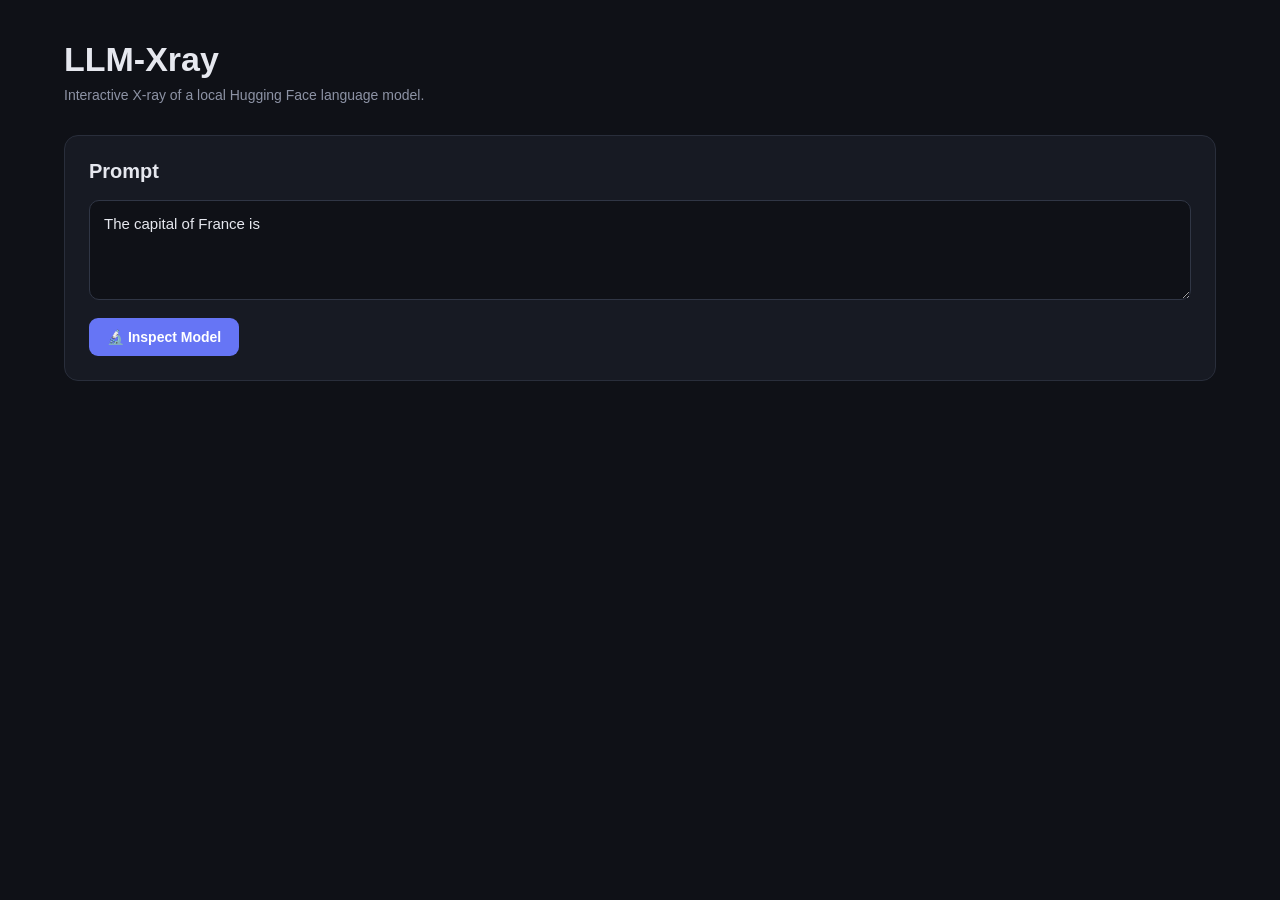
==== web/index.html @ 2e2fc8c6 "feat: add execution order badges" ====
<!DOCTYPE html>
<html lang="en">
<head>
    <meta charset="UTF-8">
    <meta name="viewport" content="width=device-width, initial-scale=1.0">
    <title>LLM-Xray</title>

    <style>
        * { box-sizing: border-box; }

        body {
            margin: 0;
            font-family: -apple-system, BlinkMacSystemFont, "Segoe UI", sans-serif;
            background: #0f1117;
            color: #e6e8ef;
        }

        .container {
            max-width: 1200px;
            margin: 0 auto;
            padding: 40px 24px 80px;
        }

        header { margin-bottom: 32px; }

        h1 {
            margin: 0 0 8px;
            font-size: 34px;
        }

        .subtitle, .status {
            color: #8d93a5;
            font-size: 14px;
        }

        .card {
            background: #171a23;
            border: 1px solid #292e3b;
            border-radius: 14px;
            padding: 24px;
            margin-bottom: 20px;
        }

        .card h2 {
            margin-top: 0;
            font-size: 20px;
        }

        textarea {
            width: 100%;
            min-height: 100px;
            resize: vertical;
            background: #0f1117;
            color: #e6e8ef;
            border: 1px solid #303645;
            border-radius: 10px;
            padding: 14px;
            font-size: 15px;
            font-family: inherit;
            outline: none;
        }

        textarea:focus { border-color: #6978ff; }

        button {
            margin-top: 14px;
            background: #6675f5;
            color: white;
            border: 0;
            border-radius: 9px;
            padding: 11px 18px;
            font-size: 14px;
            font-weight: 600;
            cursor: pointer;
        }

        button:hover { opacity: .9; }
        button:disabled { opacity: .5; cursor: wait; }

        /* Model */

        .model-name {
            font-size: 18px;
            font-weight: 600;
        }

        .model-stats {
            margin-top: 6px;
            color: #8d93a5;
            font-size: 14px;
        }

        /* Tokenization */

        .tokens { margin-top: 16px; }

        .tokenizer-info {
            display: grid;
            grid-template-columns: repeat(3, 1fr);
            gap: 12px;
            margin-top: 18px;
        }

        .tokenizer-stat {
            background: #0f1117;
            border: 1px solid #303645;
            border-radius: 10px;
            padding: 14px;
        }

        .tokenizer-label,
        .embedding-step-label {
            color: #858ca0;
            font-size: 10px;
            margin-bottom: 6px;
            text-transform: uppercase;
            letter-spacing: .04em;
        }

        .tokenizer-value {
            font-size: 14px;
            font-weight: 600;
        }

        .tokenizer-name {
            color: #858ca0;
            font-family: monospace;
            font-size: 12px;
            margin-top: 10px;
            word-break: break-all;
        }

        .token-section-title {
            font-size: 14px;
            font-weight: 600;
            margin-top: 24px;
            margin-bottom: 10px;
        }

        .token-table-wrapper {
            overflow-x: auto;
            border: 1px solid #303645;
            border-radius: 10px;
        }

        .token-table {
            width: 100%;
            border-collapse: collapse;
        }

        .token-table th,
        .token-table td {
            padding: 10px 12px;
            text-align: left;
            border-bottom: 1px solid #252a35;
        }

        .token-table th {
            color: #858ca0;
            font-size: 11px;
            font-weight: 600;
        }

        .token-table tr:last-child td { border-bottom: none; }

        .token-row {
            cursor: pointer;
            transition: background .15s ease;
        }

        .token-row:hover { background: #202430; }
        .token-row.selected { background: #252b3a; }

        code {
            font-family:
                ui-monospace,
                SFMono-Regular,
                Menlo,
                Monaco,
                Consolas,
                monospace;
        }

        .embedding-explanation {
            background: #0f1117;
            border: 1px solid #303645;
            border-radius: 10px;
            padding: 18px;
        }

        .embedding-flow {
            display: flex;
            align-items: center;
            justify-content: center;
            gap: 10px;
            flex-wrap: wrap;
        }

        .embedding-step,
        .embedding-vector {
            background: #171b25;
            border: 1px solid #303645;
            border-radius: 8px;
            padding: 12px 14px;
            min-width: 120px;
            text-align: center;
        }

        .embedding-step code,
        .embedding-vector code {
            font-size: 13px;
        }

        .embedding-subtext,
        .tokenizer-note {
            color: #70788c;
            font-size: 11px;
            margin-top: 5px;
        }

        .embedding-arrow {
            color: #687186;
            font-size: 18px;
        }

        .embedding-vector {
            max-width: 420px;
            overflow: hidden;
        }

        .tokenizer-note {
            color: #858ca0;
            line-height: 1.6;
            margin-top: 12px;
        }

        /* Pipeline */

        .pipeline {
            display: flex;
            flex-direction: column;
            margin-top: 20px;
        }

        .pipeline-box {
            width: 100%;
            background: #202430;
            border: 1px solid #303645;
            border-radius: 9px;
            padding: 13px 15px;
        }

        .pipeline-name { font-weight: 600; }

        .pipeline-shape {
            color: #8d93a5;
            font-family: monospace;
            font-size: 12px;
            margin-top: 3px;
        }

        .arrow {
            color: #646b7e;
            text-align: center;
            padding: 5px;
        }

        /* Transformer layers */

        .layers { margin-top: 20px; }

        .layer {
            border: 1px solid #2b303d;
            border-radius: 10px;
            margin-bottom: 10px;
            overflow: hidden;
            background: #13161e;
        }

        .layer-header {
            width: 100%;
            margin: 0;
            padding: 15px 17px;
            background: #1c202b;
            color: #e6e8ef;
            border: 0;
            border-radius: 0;
            display: flex;
            justify-content: space-between;
            align-items: center;
            cursor: pointer;
            text-align: left;
        }

        .layer-header:hover { background: #222735; }

        .layer-title { font-weight: 600; }

        .layer-count {
            color: #858ca0;
            font-size: 12px;
        }

        .layer-body {
            display: none;
            padding: 18px;
        }

        .layer.open .layer-body { display: block; }

        /* Visual graph */

        .transformer-graph {
            display: flex;
            flex-direction: column;
            align-items: center;
            padding: 8px 0 16px;
        }

        .trace-order {
            display: inline-flex;
            align-items: center;
            justify-content: center;
            width: 20px;
            height: 20px;
            margin-right: 7px;
            border: 1px solid var(--border);
            border-radius: 50%;
            background: var(--surface);
            color: var(--text-muted);
            font-size: 10px;
            font-weight: 600;
            line-height: 1;
            flex: 0 0 auto;
        }

        .graph-node .node-title {
            display: flex;
            align-items: center;
        }

        .graph-node {
            width: min(520px, 100%);
            background: #1a1e28;
            border: 1px solid #343a4a;
            border-radius: 10px;
            padding: 12px 15px;
            cursor: pointer;
            transition:
                border-color .15s ease,
                background .15s ease,
                transform .15s ease;
            text-align: left;
        }

        .graph-node:hover {
            background: #222735;
            border-color: #59647d;
            transform: translateY(-1px);
        }

        .graph-node.selected {
            border-color: #6978ff;
            background: #252b3a;
        }

        .graph-node.conceptual {
            border-style: dashed;
            cursor: default;
            opacity: .85;
        }

        .graph-node.conceptual:hover {
            transform: none;
            background: #1a1e28;
        }

        .graph-node.captured {
            border-left: 3px solid #6978ff;
        }

        .node-title {
            font-weight: 600;
            font-size: 13px;
        }

        .node-subtitle {
            color: #858ca0;
            font-family: monospace;
            font-size: 11px;
            margin-top: 4px;
        }

        .node-arrow {
            color: #596176;
            font-size: 18px;
            line-height: 25px;
        }

        .attention-branches {
            width: min(700px, 100%);
            display: grid;
            grid-template-columns: repeat(3, 1fr);
            gap: 10px;
            position: relative;
        }

        .attention-branches::before {
            content: "";
            position: absolute;
            top: -8px;
            left: 16.5%;
            right: 16.5%;
            border-top: 1px solid #394052;
        }

        .branch {
            display: flex;
            flex-direction: column;
            align-items: center;
            gap: 7px;
        }

        .branch .graph-node {
            width: 100%;
        }

        .branch-arrow {
            color: #596176;
            font-size: 15px;
        }

        .attention-join {
            width: min(700px, 100%);
            height: 25px;
            border-bottom: 1px solid #394052;
            position: relative;
            margin-bottom: 0;
        }

        .attention-join::after {
            content: "▼";
            position: absolute;
            bottom: -10px;
            left: calc(50% - 5px);
            color: #596176;
            font-size: 10px;
        }

        .residual-label {
            color: #6f778b;
            font-size: 10px;
            text-transform: uppercase;
            letter-spacing: .08em;
            margin: 3px 0;
        }

        /* Detail panel */

        .trace-detail {
            border-top: 1px solid #292e3a;
            margin-top: 8px;
            padding-top: 20px;
        }

        .trace-detail-title {
            font-size: 17px;
            font-weight: 600;
            margin-bottom: 6px;
        }

        .trace-detail-operation {
            color: #9da5ff;
            font-family: monospace;
            font-size: 12px;
            margin-bottom: 16px;
        }

        .trace-detail-meta {
            display: grid;
            grid-template-columns: repeat(3, minmax(0, 1fr));
            gap: 10px;
        }

        .trace-detail-meta > div {
            background: #0f1117;
            border: 1px solid #303645;
            border-radius: 8px;
            padding: 12px;
        }

        .trace-detail-meta span {
            display: block;
            color: #858ca0;
            font-size: 11px;
            margin-bottom: 5px;
        }

        .trace-detail-meta strong {
            font-family: monospace;
            font-size: 13px;
            word-break: break-word;
        }

        .trace-detail-section {
            margin-top: 20px;
        }

        .trace-detail-section h4 {
            margin: 0 0 10px;
            font-size: 13px;
            color: #9aa3b8;
            text-transform: uppercase;
            letter-spacing: .08em;
        }

        .tensor-stats {
            display: grid;
            grid-template-columns: repeat(2, minmax(0, 1fr));
            gap: 10px;
        }

        .tensor-stat {
            background: #171b24;
            border: 1px solid #2e3442;
            border-radius: 8px;
            padding: 12px;
        }

        .tensor-stat span {
            display: block;
            font-size: 12px;
            color: #8d96aa;
            margin-bottom: 5px;
        }

        .tensor-stat strong {
            font-family: monospace;
            font-size: 14px;
            color: #e7ebf5;
        }

        .trace-detail pre {
            margin: 0;
            background: #0b0d12;
            border: 1px solid #252a35;
            border-radius: 7px;
            padding: 12px;
            font-family: monospace;
            font-size: 11px;
            line-height: 1.5;
            overflow-x: auto;
            white-space: pre-wrap;
            word-break: break-word;
        }

        /* Probabilities */

        .probabilities {
            display: grid;
            gap: 10px;
            margin-top: 18px;
        }

        .probability {
            display: grid;
            grid-template-columns: 90px 1fr 70px;
            align-items: center;
            gap: 12px;
        }

        .probability-label {
            font-family: monospace;
            font-size: 13px;
            overflow: hidden;
            text-overflow: ellipsis;
        }

        .probability-bar {
            height: 8px;
            background: #252a35;
            border-radius: 999px;
            overflow: hidden;
        }

        .probability-fill {
            height: 100%;
            background: #6675f5;
            border-radius: 999px;
            transition: width .4s ease;
        }

        .probability-value {
            text-align: right;
            color: #9da5ff;
            font-size: 13px;
            font-variant-numeric: tabular-nums;
        }

        /* Generation */

        .generated-text {
            background: #0f1117;
            border: 1px solid #303645;
            border-radius: 10px;
            padding: 16px;
            font-size: 16px;
            line-height: 1.6;
            white-space: pre-wrap;
        }

        @media (max-width: 700px) {
            .tokenizer-info {
                grid-template-columns: 1fr;
            }

            .embedding-flow {
                flex-direction: column;
            }

            .embedding-arrow {
                display: none;
            }

            .embedding-step,
            .embedding-vector {
                width: 100%;
                max-width: none;
            }

            .attention-branches {
                grid-template-columns: 1fr;
            }

            .attention-branches::before,
            .attention-join {
                display: none;
            }

            .trace-detail-meta {
                grid-template-columns: 1fr;
            }
        }
    
        /* =========================================================
           Tensor inspection modal
           ========================================================= */

        .trace-modal {
            display: none;
            position: fixed;
            inset: 0;
            z-index: 1000;
            align-items: center;
            justify-content: center;
            padding: 24px;
            background: rgba(0, 0, 0, 0.72);
            backdrop-filter: blur(6px);
        }

        .trace-modal.open {
            display: flex;
        }

        .trace-modal-content {
            position: relative;
            width: min(720px, 94vw);
            max-height: 88vh;
            overflow-y: auto;
            background: #020617;
            border: 1px solid #334155;
            border-radius: 16px;
            padding: 28px;
            box-shadow: 0 25px 60px rgba(0, 0, 0, 0.55);
        }

        .trace-modal-close {
            position: absolute;
            top: 16px;
            right: 16px;

            width: 36px;
            height: 36px;

            display: flex;
            align-items: center;
            justify-content: center;

            padding: 0;
            border: 1px solid var(--border);
            border-radius: 8px;

            background: var(--surface);
            color: var(--text-muted);

            font-size: 18px;
            line-height: 1;

            cursor: pointer;
        }

        .trace-modal-close:hover {
            color: var(--text);
            background: var(--surface-hover);
        }

        .trace-modal-title {
            margin-right: 48px;
            font-size: 22px;
            font-weight: 700;
            color: #f8fafc;
        }

        .trace-modal-operation {
            margin-top: 6px;
            font-family: monospace;
            font-size: 13px;
            color: #38bdf8;
            word-break: break-all;
        }

        .trace-modal-meta {
            display: grid;
            grid-template-columns: repeat(3, 1fr);
            gap: 12px;
            margin-top: 22px;
        }

        .trace-modal-meta > div {
            padding: 12px;
            background: #0f172a;
            border: 1px solid #1e293b;
            border-radius: 10px;
        }

        .trace-modal-meta span {
            display: block;
            margin-bottom: 5px;
            font-size: 11px;
            color: #64748b;
            text-transform: uppercase;
        }

        .trace-modal-meta strong {
            font-size: 13px;
            color: #e2e8f0;
        }

        .trace-modal-section {
            margin-top: 22px;
        }

        .trace-modal-section h4 {
            margin: 0 0 12px;
            font-size: 14px;
            color: #cbd5e1;
        }

        .tensor-stats {
            display: grid;
            grid-template-columns: repeat(4, 1fr);
            gap: 10px;
        }

        .tensor-stat {
            padding: 14px;
            background: #0f172a;
            border: 1px solid #1e293b;
            border-radius: 10px;
        }

        .tensor-stat span {
            display: block;
            margin-bottom: 5px;
            font-size: 11px;
            color: #64748b;
            text-transform: uppercase;
        }

        .tensor-stat strong {
            font-family: monospace;
            font-size: 13px;
            color: #e2e8f0;
        }

        .trace-modal pre {
            margin: 0;
            padding: 16px;
            max-height: 260px;
            overflow: auto;
            background: #0f172a;
            border: 1px solid #1e293b;
            border-radius: 10px;
            font-family: monospace;
            font-size: 12px;
            line-height: 1.6;
            color: #cbd5e1;
        }

        @media (max-width: 600px) {
            .trace-modal {
                padding: 12px;
            }

            .trace-modal-content {
                padding: 22px;
            }

            .trace-modal-meta {
                grid-template-columns: 1fr;
            }

            .tensor-stats {
                grid-template-columns: repeat(2, 1fr);
            }
        }

</style>
</head>

<body>

<div class="container">

    <header>
        <h1>LLM-Xray</h1>

        <div class="subtitle">
            Interactive X-ray of a local Hugging Face language model.
        </div>
    </header>

    <!-- Prompt -->

    <section class="card">

        <h2>Prompt</h2>

        <textarea id="prompt">The capital of France is</textarea>

        <button id="inspectButton" onclick="inspectModel()">
            🔬 Inspect Model
        </button>

        <div id="status" class="status"></div>

    </section>

    <!-- Model -->

    <section id="modelCard" class="card" style="display:none">

        <div class="status">
            Model
        </div>

        <div id="modelName" class="model-name"></div>

        <div id="modelStats" class="model-stats"></div>

    </section>

    <!-- Tokenization -->

    <section id="tokenCard" class="card" style="display:none">

        <h2>1. Tokenization</h2>

        <div id="tokens" class="tokens"></div>

    </section>

    <!-- Pipeline -->

    <section id="pipelineCard" class="card" style="display:none">

        <h2>2. Transformer Pipeline</h2>

        <div class="pipeline">

            <div class="pipeline-box">

                <div class="pipeline-name">
                    Token IDs
                </div>

                <div id="tokenShape" class="pipeline-shape"></div>

            </div>

            <div class="arrow">↓</div>

            <div class="pipeline-box">

                <div class="pipeline-name">
                    Token Embeddings
                </div>

                <div id="embeddingShape" class="pipeline-shape"></div>

            </div>

            <div class="arrow">↓</div>

            <div class="pipeline-box">

                <div id="layerPipelineName" class="pipeline-name"></div>

                <div id="layerPipelineShape" class="pipeline-shape"></div>

            </div>

            <div class="arrow">↓</div>

            <div class="pipeline-box">

                <div class="pipeline-name">
                    Final RMSNorm
                </div>

                <div id="finalHiddenShape" class="pipeline-shape"></div>

            </div>

            <div class="arrow">↓</div>

            <div class="pipeline-box">

                <div class="pipeline-name">
                    LM Head
                </div>

                <div id="logitsShape" class="pipeline-shape"></div>

            </div>

            <div class="arrow">↓</div>

            <div class="pipeline-box">

                <div class="pipeline-name">
                    Softmax
                </div>

                <div id="softmaxShape" class="pipeline-shape"></div>

            </div>

        </div>

    </section>

    <!-- Execution -->

    <section id="executionCard" class="card" style="display:none">

        <h2>3. Transformer Execution Trace</h2>

        <div class="status">
            Actual tensors captured during the model's forward pass.
            Expand a layer, then click a node to inspect its tensor.
        </div>

        

        <div id="layers" class="layers"></div>

    </section>

    <!-- Probabilities -->

    <section id="probabilityCard" class="card" style="display:none">

        <h2>4. Next Token Probabilities</h2>

        <div id="probabilities" class="probabilities"></div>

    </section>

    <!-- Generation -->

    <section id="generationCard" class="card" style="display:none">

        <h2>5. Generation</h2>

        <div id="generatedText" class="generated-text"></div>

    </section>

</div>

<script>

/* =========================================================
   Main inspection
   ========================================================= */

async function inspectModel() {

    const prompt =
        document.getElementById("prompt").value;

    const button =
        document.getElementById("inspectButton");

    const status =
        document.getElementById("status");

    button.disabled = true;

    status.textContent =
        "Running the model and capturing execution trace...";

    try {

        const response = await fetch("/inspect", {

            method: "POST",

            headers: {
                "Content-Type": "application/json"
            },

            body: JSON.stringify({
                prompt: prompt
            })

        });

        if (!response.ok) {

            throw new Error(
                `Request failed: ${response.status}`
            );

        }

        const data =
            await response.json();

        renderModel(data);
        renderTokens(data);
        renderPipeline(data);
        renderExecutionTrace(data);
        renderProbabilities(data);

        await renderGeneration(prompt);

        status.textContent =
            `Inspection complete — captured ` +
            `${data.execution_trace.length} operations ` +
            `during the model's forward pass.`;

    } catch (error) {

        console.error(error);

        status.textContent =
            `Error: ${error.message}`;

    } finally {

        button.disabled = false;

    }
}


/* =========================================================
   Model
   ========================================================= */

function renderModel(data) {

    document.getElementById("modelCard")
        .style.display = "block";

    document.getElementById("modelName")
        .textContent =
            data.model.name;

    document.getElementById("modelStats")
        .textContent =
            `${data.model.layers} Transformer layers · ` +
            `${data.model.hidden_size} hidden dimensions · ` +
            `${data.model.vocab_size.toLocaleString()} vocabulary tokens`;
}


/* =========================================================
   Tokens
   ========================================================= */

function renderTokens(data) {

    document.getElementById("tokenCard")
        .style.display = "block";

    const container =
        document.getElementById("tokens");

    const tokenizer =
        data.tokenizer;

    const embedding =
        data.embedding;

    let html = "";

    html += `

        <div class="tokenizer-info">

            <div class="tokenizer-stat">

                <div class="tokenizer-label">
                    Tokenizer
                </div>

                <div class="tokenizer-value">
                    ${escapeHtml(tokenizer.class)}
                </div>

            </div>

            <div class="tokenizer-stat">

                <div class="tokenizer-label">
                    Algorithm
                </div>

                <div class="tokenizer-value">
                    ${escapeHtml(
                        tokenizer.model_type || "Unknown"
                    )}
                </div>

            </div>

            <div class="tokenizer-stat">

                <div class="tokenizer-label">
                    Vocabulary
                </div>

                <div class="tokenizer-value">
                    ${tokenizer.vocab_size.toLocaleString()}
                    tokens
                </div>

            </div>

        </div>

        <div class="tokenizer-name">
            ${escapeHtml(tokenizer.name)}
        </div>

        <div class="token-section-title">
            Tokens
        </div>

        <div class="token-table-wrapper">

            <table class="token-table">

                <thead>

                    <tr>
                        <th>Position</th>
                        <th>Token</th>
                        <th>ID</th>
                        <th>Decoded text</th>
                    </tr>

                </thead>

                <tbody>
    `;

    for (const token of data.tokens) {

        html += `

            <tr
                class="token-row"
                data-position="${token.position}"
                onclick="selectToken(${token.position})"
            >

                <td>
                    ${token.position}
                </td>

                <td>
                    <code>
                        ${escapeHtml(token.token)}
                    </code>
                </td>

                <td>
                    <code>
                        ${token.token_id}
                    </code>
                </td>

                <td>
                    <code>
                        ${escapeHtml(token.decoded)}
                    </code>
                </td>

            </tr>
        `;

    }

    html += `

                </tbody>

            </table>

        </div>
    `;

    const firstToken =
        data.tokens[0];

    html += `

        <div class="token-section-title">
            Token → Embedding
        </div>

        <div class="embedding-explanation">

            <div class="embedding-flow">

                <div class="embedding-step">

                    <div class="embedding-step-label">
                        Token
                    </div>

                    <code id="selectedToken">
                        ${escapeHtml(
                            firstToken?.token || ""
                        )}
                    </code>

                </div>

                <div class="embedding-arrow">
                    ↓
                </div>

                <div class="embedding-step">

                    <div class="embedding-step-label">
                        Token ID
                    </div>

                    <code id="selectedTokenId">
                        ${firstToken?.token_id ?? ""}
                    </code>

                </div>

                <div class="embedding-arrow">
                    ↓
                </div>

                <div class="embedding-step">

                    <div class="embedding-step-label">
                        Embedding matrix
                    </div>

                    <code>
                        ${embedding.matrix_shape[0].toLocaleString()}
                        ×
                        ${embedding.matrix_shape[1].toLocaleString()}
                    </code>

                    <div class="embedding-subtext">
                        vocabulary × embedding dimension
                    </div>

                </div>

                <div class="embedding-arrow">
                    ↓
                </div>

                <div class="embedding-step">

                    <div class="embedding-step-label">
                        Selected row
                    </div>

                    <code id="selectedEmbeddingRow">
                        ${firstToken?.embedding.row ?? ""}
                    </code>

                </div>

                <div class="embedding-arrow">
                    ↓
                </div>

                <div class="embedding-vector">

                    <div class="embedding-step-label">
                        ${embedding.dimension}-dimensional vector
                    </div>

                    <code id="selectedEmbeddingPreview">
                        ${formatVector(
                            firstToken?.embedding.preview || []
                        )}
                    </code>

                </div>

            </div>

        </div>

        <div class="tokenizer-note">

            The <code>Ġ</code> character shown by this tokenizer
            represents a preceding space. The decoded text shows
            the text contributed by the token.

        </div>
    `;

    container.innerHTML =
        html;

    window.currentTokens =
        data.tokens;

    if (data.tokens.length > 0) {
        selectToken(0);
    }
}


/* =========================================================
   Token selection
   ========================================================= */

function selectToken(position) {

    const token =
        window.currentTokens?.[position];

    if (!token) {
        return;
    }

    document
        .querySelectorAll(".token-row")
        .forEach(row => {
            row.classList.remove("selected");
        });

    const row =
        document.querySelector(
            `.token-row[data-position="${position}"]`
        );

    if (row) {
        row.classList.add("selected");
    }

    document.getElementById("selectedToken")
        .textContent =
            token.token;

    document.getElementById("selectedTokenId")
        .textContent =
            token.token_id;

    document.getElementById("selectedEmbeddingRow")
        .textContent =
            token.embedding.row;

    document.getElementById("selectedEmbeddingPreview")
        .textContent =
            formatVector(
                token.embedding.preview
            );
}


/* =========================================================
   Pipeline
   ========================================================= */

function renderPipeline(data) {

    document.getElementById("pipelineCard")
        .style.display = "block";

    document.getElementById("tokenShape")
        .textContent =
            `[${data.tokens.length}]`;

    document.getElementById("embeddingShape")
        .textContent =
            formatShape(
                data.embedding.sequence_shape
            );

    document.getElementById("layerPipelineName")
        .textContent =
            `${data.model.layers} Transformer Layers`;

    document.getElementById("layerPipelineShape")
        .textContent =
            `Hidden size: ${data.model.hidden_size}`;

    document.getElementById("finalHiddenShape")
        .textContent =
            formatShape(
                data.final_hidden_state.shape
            );

    document.getElementById("logitsShape")
        .textContent =
            formatShape(
                data.logits.shape
            );

    document.getElementById("softmaxShape")
        .textContent =
            `${data.model.vocab_size.toLocaleString()} probabilities`;
}


/* =========================================================
   Transformer execution trace
   ========================================================= */

function renderExecutionTrace(data) {

    document.getElementById("executionCard")
        .style.display = "block";

    const container =
        document.getElementById("layers");

    container.innerHTML = "";

    const grouped =
        groupTraceByLayer(
            data.execution_trace
        );

    for (
        let layerIndex = 0;
        layerIndex < data.model.layers;
        layerIndex++
    ) {

        const entries =
            grouped[layerIndex] || [];

        const layer =
            document.createElement("div");

        layer.className =
            "layer";

        const header =
            document.createElement("button");

        header.className =
            "layer-header";

        header.innerHTML = `

            <span class="layer-title">
                Layer ${layerIndex}
            </span>

            <span class="layer-count">
                ${entries.length} captured operations
            </span>

        `;

        const body =
            document.createElement("div");

        body.className =
            "layer-body";

        header.onclick = () => {

            layer.classList.toggle("open");

        };

        body.appendChild(
            createTransformerGraph(
                layerIndex,
                entries
            )
        );

        layer.appendChild(header);
        layer.appendChild(body);

        container.appendChild(layer);
    }
}


/* =========================================================
   Transformer graph
   ========================================================= */

function createTransformerGraph(
    layerIndex,
    entries
) {

    const wrapper =
        document.createElement("div");

    const graph =
        document.createElement("div");

    graph.className =
        "transformer-graph";

    const map = {};
    const orderMap = {};

    entries.forEach((entry, index) => {

        const key =
            shortOperationName(entry.name);

        map[key] = entry;
        orderMap[key] = index + 1;

    });

    graph.appendChild(
        createTraceNode(
            map["input"],
            "Input",
            orderMap["input"]
        )
    );

    graph.appendChild(
        createArrow()
    );

    graph.appendChild(
        createTraceNode(
            map["input_layernorm"],
            "RMSNorm",
            orderMap["input_layernorm"]
        )
    );

    graph.appendChild(
        createArrow()
    );

    /* ------------------------------------------------------
       Attention projections
       ------------------------------------------------------ */

    const attentionBranches =
        document.createElement("div");

    attentionBranches.className =
        "attention-branches";

    for (
        const [key, label] of [
            ["q_proj", "Q Projection"],
            ["k_proj", "K Projection"],
            ["v_proj", "V Projection"]
        ]
    ) {

        const branch =
            document.createElement("div");

        branch.className =
            "branch";

        branch.appendChild(
            createTraceNode(
                map[key],
                label,
                orderMap[key]
            )
        );

        attentionBranches.appendChild(
            branch
        );
    }

    graph.appendChild(
        attentionBranches
    );

    graph.appendChild(
        createArrow()
    );

    graph.appendChild(
        createTraceNode(
            map["attention_scores"],
            "Attention Scores",
            orderMap["attention_scores"]
        )
    );

    graph.appendChild(
        createArrow()
    );

    graph.appendChild(
        createTraceNode(
            map["masked_scores"],
            "Causal Mask",
            orderMap["masked_scores"]
        )
    );

    graph.appendChild(
        createArrow()
    );

    graph.appendChild(
        createTraceNode(
            map["attention_weights"],
            "Attention Weights",
            orderMap["attention_weights"]
        )
    );

    graph.appendChild(
        createArrow()
    );

    graph.appendChild(
        createTraceNode(
            map["weighted_values"],
            "Weighted Values",
            orderMap["weighted_values"]
        )
    );

    graph.appendChild(
        createArrow()
    );

    graph.appendChild(
        createTraceNode(
            map["attention_heads"],
            "Attention Heads",
            orderMap["attention_heads"]
        )
    );

    graph.appendChild(
        createConceptualNode(
            "Merge Heads",
            "reshape heads → hidden dimension",
            "Conceptual — tensor reshape performed inside the attention module"
        )
    );

    graph.appendChild(
        createArrow()
    );

    graph.appendChild(
        createTraceNode(
            map["attention_output"],
            "Merged Attention Output",
            orderMap["attention_output"]
        )
    );

    graph.appendChild(
        createArrow()
    );

    graph.appendChild(
        createTraceNode(
            map["o_proj"],
            "O Projection",
            orderMap["o_proj"]
        )
    );

    graph.appendChild(
        createArrow()
    );

    /* ------------------------------------------------------
       Attention residual
       ------------------------------------------------------ */

    graph.appendChild(
        createTraceNode(
            map["attention_residual"],
            "Attention Residual",
            orderMap["attention_residual"]
        )
    );

    graph.appendChild(
        createArrow()
    );

    graph.appendChild(
        createTraceNode(
            map["post_attention_layernorm"],
            "RMSNorm",
            orderMap["post_attention_layernorm"]
        )
    );

    graph.appendChild(
        createArrow()
    );

    /* ------------------------------------------------------
       MLP
       ------------------------------------------------------ */

    const mlpBranches =
        document.createElement("div");

    mlpBranches.className =
        "attention-branches";

    for (
        const [key, label] of [
            ["gate_proj", "Gate Projection"],
            ["up_proj", "Up Projection"]
        ]
    ) {

        const branch =
            document.createElement("div");

        branch.className =
            "branch";

        branch.appendChild(
            createTraceNode(
                map[key],
                label,
                orderMap[key]
            )
        );

        mlpBranches.appendChild(
            branch
        );
    }

    graph.appendChild(
        mlpBranches
    );

    graph.appendChild(
        createTraceNode(
            map["activation"],
            "SiLU Activation",
            orderMap["activation"]
        )
    );

    graph.appendChild(
        createArrow()
    );

    graph.appendChild(
        createTraceNode(
            map["gated_output"],
            "Gated MLP Output",
            orderMap["gated_output"]
        )
    );

    graph.appendChild(
        createArrow()
    );

    graph.appendChild(
        createTraceNode(
            map["down_proj"],
            "Down Projection",
            orderMap["down_proj"]
        )
    );

    graph.appendChild(
        createArrow()
    );

    /* ------------------------------------------------------
       MLP residual
       ------------------------------------------------------ */

    graph.appendChild(
        createTraceNode(
            map["mlp_residual"],
            "MLP Residual",
            orderMap["mlp_residual"]
        )
    );

    graph.appendChild(
        createArrow()
    );

    /* ------------------------------------------------------
       Layer output
       ------------------------------------------------------ */

    graph.appendChild(
        createTraceNode(
            map["output"],
            `Layer ${layerIndex} Output`,
            orderMap["output"]
        )
    );

    wrapper.appendChild(
        graph
    );

    return wrapper;
}


/* =========================================================
   Trace node
   ========================================================= */

function createTraceNode(
    entry,
    label,
    order = null
) {

    if (!entry) {

        return createConceptualNode(
            label,
            "not captured",
            "No tensor was recorded for this operation"
        );

    }

    const node =
        document.createElement("div");

    node.className =
        "graph-node captured";

    node.innerHTML = `

        <div class="node-title">
            ${
                order !== null
                    ? `<span class="trace-order">${order}</span>`
                    : ""
            }
            <span>
                ${escapeHtml(label)}
            </span>
        </div>

        <div class="node-subtitle">
            ${formatShape(entry.shape)}
        </div>

    `;

    node.onclick = () => {

        document
            .querySelectorAll(".graph-node.selected")
            .forEach(item => {
                item.classList.remove("selected");
            });

        node.classList.add("selected");

        /*
         * IMPORTANT:
         *
         * Pass the actual trace entry directly.
         *
         * The previous version accidentally passed:
         *
         *     node.closest(".layer-body")
         *
         * as the first argument.
         *
         * That meant showTraceDetail() received the wrong object.
         */

        openTraceModal(
            entry,
            label
        );
    };

    return node;
}


/* =========================================================
   Conceptual node
   ========================================================= */

function createConceptualNode(
    title,
    subtitle,
    description
) {

    const node =
        document.createElement("div");

    node.className =
        "graph-node conceptual";

    node.title =
        description;

    node.innerHTML = `

        <div class="node-title">
            ${escapeHtml(title)}
        </div>

        <div class="node-subtitle">
            ${escapeHtml(
                Array.isArray(subtitle)
                    ? formatShape(subtitle)
                    : String(subtitle)
            )}
        </div>

    `;

    return node;
}


/* =========================================================
   Arrow
   ========================================================= */

function createArrow() {

    const arrow =
        document.createElement("div");

    arrow.className =
        "node-arrow";

    arrow.textContent =
        "↓";

    return arrow;
}


/* =========================================================
   Trace detail panel
   ========================================================= */

function openTraceModal(entry, label) {

    const modal =
        document.getElementById("traceModal");

    const body =
        document.getElementById("traceModalBody");

    if (!modal || !body || !entry) {
        console.error(
            "Trace modal unavailable:",
            entry,
            label
        );
        return;
    }

    const stats = entry.stats;

    body.innerHTML = `

        <div class="trace-modal-title">
            ${escapeHtml(label)}
        </div>

        <div class="trace-modal-operation">
            ${escapeHtml(entry.name)}
        </div>

        <div class="trace-modal-meta">

            <div>
                <span>Shape</span>
                <strong>
                    ${formatShape(entry.shape)}
                </strong>
            </div>

            <div>
                <span>dtype</span>
                <strong>
                    ${escapeHtml(entry.dtype)}
                </strong>
            </div>

            <div>
                <span>device</span>
                <strong>
                    ${escapeHtml(entry.device)}
                </strong>
            </div>

        </div>

        ${
            stats
                ? `
                    <div class="trace-modal-section">

                        <h4>Statistics</h4>

                        <div class="tensor-stats">

                            <div class="tensor-stat">
                                <span>Min</span>
                                <strong>
                                    ${formatNumber(stats.min)}
                                </strong>
                            </div>

                            <div class="tensor-stat">
                                <span>Max</span>
                                <strong>
                                    ${formatNumber(stats.max)}
                                </strong>
                            </div>

                            <div class="tensor-stat">
                                <span>Mean</span>
                                <strong>
                                    ${formatNumber(stats.mean)}
                                </strong>
                            </div>

                            <div class="tensor-stat">
                                <span>Std</span>
                                <strong>
                                    ${formatNumber(stats.std)}
                                </strong>
                            </div>

                        </div>

                    </div>
                `
                : ""
        }

        <div class="trace-modal-section">

            <h4>
                Tensor preview — first 16 values
            </h4>

            <pre>${escapeHtml(
                JSON.stringify(
                    entry.preview,
                    null,
                    2
                )
            )}</pre>

        </div>
    `;

    modal.classList.add("open");

    document.body.style.overflow = "hidden";
}


function closeTraceModal(event) {

    if (
        event &&
        event.target &&
        event.target.id !== "traceModal"
    ) {
        return;
    }

    const modal =
        document.getElementById("traceModal");

    if (!modal) {
        return;
    }

    modal.classList.remove("open");

    document.body.style.overflow = "";
}


document.addEventListener("keydown", (event) => {

    if (event.key === "Escape") {
        closeTraceModal();
    }

});


/* =========================================================
   Group trace by layer
   ========================================================= */

function groupTraceByLayer(trace) {

    const grouped = {};

    for (const entry of trace) {

        const match =
            entry.name.match(
                /^layer_(\d+)\./
            );

        if (!match) {
            continue;
        }

        const layerIndex =
            Number(match[1]);

        if (!grouped[layerIndex]) {

            grouped[layerIndex] =
                [];

        }

        grouped[layerIndex].push(
            entry
        );
    }

    return grouped;
}


/* =========================================================
   Convert full operation name to short key
   ========================================================= */

function shortOperationName(name) {

    const match =
        name.match(
            /^layer_\d+\.(.+)$/
        );

    if (!match) {
        return name;
    }

    const operation =
        match[1];

    return operation
        .replace(
            "attention.",
            ""
        )
        .replace(
            "mlp.",
            ""
        );
}


/* =========================================================
   Probabilities
   ========================================================= */

function renderProbabilities(data) {

    document.getElementById(
        "probabilityCard"
    ).style.display = "block";

    const container =
        document.getElementById(
            "probabilities"
        );

    container.innerHTML =
        "";

    for (const item of data.next_tokens) {

        const row =
            document.createElement("div");

        row.className =
            "probability";

        const token =
            document.createElement("div");

        token.className =
            "probability-label";

        token.textContent =
            item.token;

        const bar =
            document.createElement("div");

        bar.className =
            "probability-bar";

        const fill =
            document.createElement("div");

        fill.className =
            "probability-fill";

        fill.style.width =
            `${item.probability * 100}%`;

        bar.appendChild(
            fill
        );

        const probability =
            document.createElement("div");

        probability.className =
            "probability-value";

        probability.textContent =
            `${(
                item.probability * 100
            ).toFixed(2)}%`;

        row.appendChild(token);
        row.appendChild(bar);
        row.appendChild(probability);

        container.appendChild(row);
    }
}


/* =========================================================
   Generation
   ========================================================= */

async function renderGeneration(prompt) {

    const card =
        document.getElementById(
            "generationCard"
        );

    const container =
        document.getElementById(
            "generatedText"
        );

    card.style.display =
        "block";

    container.textContent =
        "Generating response...";

    const response =
        await fetch(
            "/generate",
            {
                method: "POST",

                headers: {
                    "Content-Type":
                        "application/json"
                },

                body: JSON.stringify({
                    prompt: prompt,
                    max_new_tokens: 32
                })
            }
        );

    if (!response.ok) {

        throw new Error(
            `Generation request failed: ${response.status}`
        );

    }

    const data =
        await response.json();

    container.textContent =
        data.generated_text;
}


/* =========================================================
   Helpers
   ========================================================= */

function formatShape(shape) {

    if (!Array.isArray(shape)) {
        return String(shape);
    }

    return `[${shape.join(" × ")}]`;
}


function formatVector(values) {

    return `[ ${
        values
            .map(
                value =>
                    Number(value).toFixed(4)
            )
            .join(", ")
    } ... ]`;
}


function formatNumber(value) {

    if (
        value === null ||
        value === undefined
    ) {
        return "—";
    }

    if (!Number.isFinite(value)) {
        return String(value);
    }

    return Number(value).toFixed(6);
}


function escapeHtml(value) {

    return String(value)
        .replaceAll(
            "&",
            "&amp;"
        )
        .replaceAll(
            "<",
            "&lt;"
        )
        .replaceAll(
            ">",
            "&gt;"
        )
        .replaceAll(
            '"',
            "&quot;"
        )
        .replaceAll(
            "'",
            "&#039;"
        );
}

</script>


    <!-- Tensor inspection modal -->

    <div
        id="traceModal"
        class="trace-modal"
        onclick="closeTraceModal(event)"
    >
        <div
            class="trace-modal-content"
            onclick="event.stopPropagation()"
        >

            <button
                class="trace-modal-close"
                onclick="closeTraceModal()"
                aria-label="Close"
            >
                ✕
            </button>

            <div id="traceModalBody"></div>

        </div>
    </div>

</body>
</html>
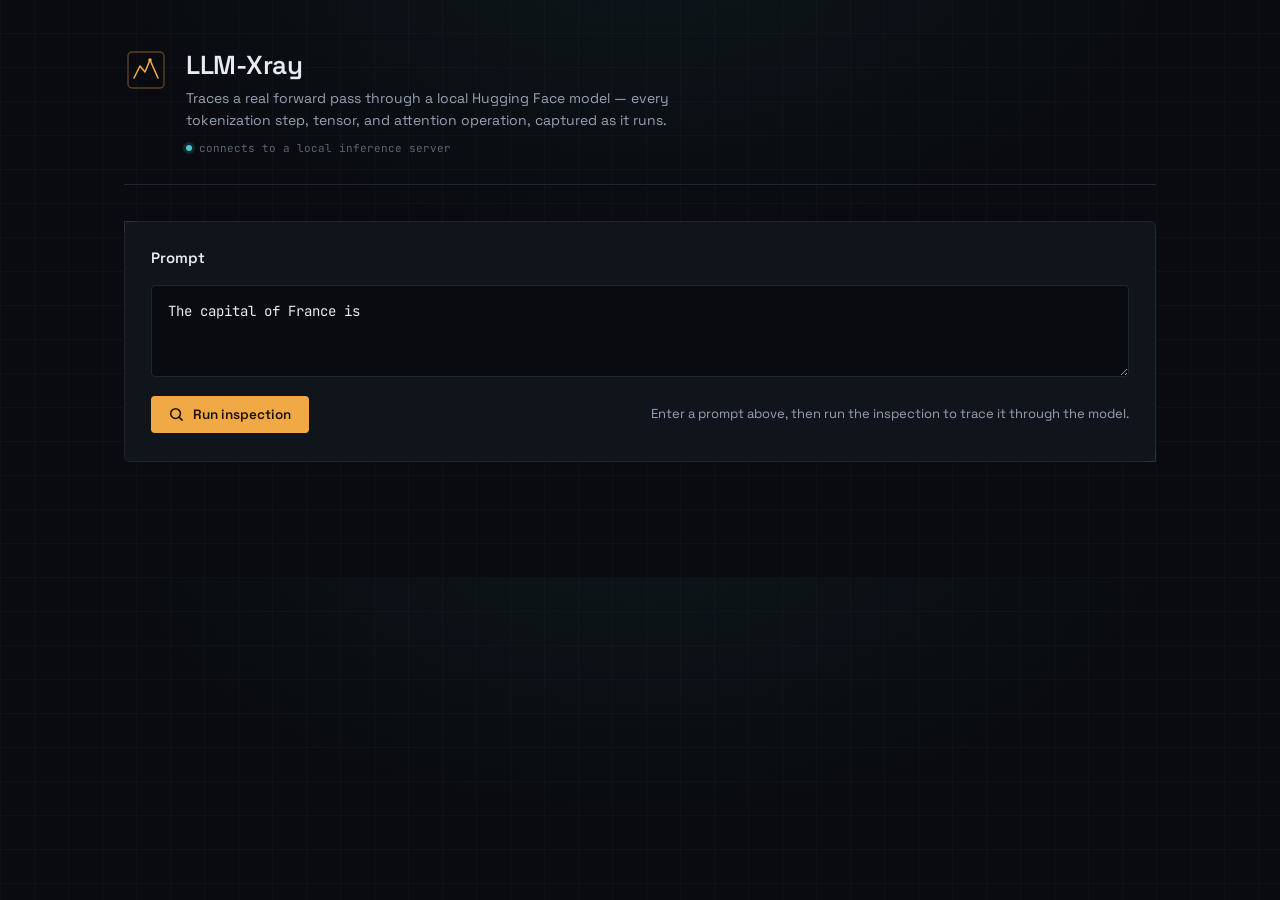
==== commit 486d24db: "UI polished" ====
--- a/web/index.html
+++ b/web/index.html
@@ -5,187 +5,360 @@
     <meta name="viewport" content="width=device-width, initial-scale=1.0">
     <title>LLM-Xray</title>
 
+    <link rel="preconnect" href="https://fonts.googleapis.com">
+    <link rel="preconnect" href="https://fonts.gstatic.com" crossorigin>
+    <link href="https://fonts.googleapis.com/css2?family=Space+Grotesk:wght@400;500;600;700&family=JetBrains+Mono:wght@400;500;600&display=swap" rel="stylesheet">
+
     <style>
+        :root {
+            /* ---- color tokens ---- */
+            --ink: #090b10;
+            --panel: #10141b;
+            --panel-raised: #151a23;
+            --line: #1f2531;
+            --line-strong: #2e3648;
+            --text: #e8ebf2;
+            --text-dim: #99a1b5;
+            --text-faint: #5b6379;
+            --signal: #f0a944;      /* primary accent — active / selected / actionable */
+            --signal-dim: #7a5a2c;
+            --trace: #48c9d0;       /* secondary accent — structure / flow */
+            --danger: #e0685f;
+
+            /* ---- type tokens ---- */
+            --font-ui: "Space Grotesk", -apple-system, BlinkMacSystemFont, sans-serif;
+            --font-mono: "JetBrains Mono", ui-monospace, SFMono-Regular, Menlo, Consolas, monospace;
+
+            /* ---- spacing / radius ---- */
+            --radius: 6px;
+            --radius-sm: 4px;
+        }
+
         * { box-sizing: border-box; }
+
+        html { scroll-behavior: smooth; }
 
         body {
             margin: 0;
-            font-family: -apple-system, BlinkMacSystemFont, "Segoe UI", sans-serif;
-            background: #0f1117;
-            color: #e6e8ef;
+            font-family: var(--font-ui);
+            background:
+                radial-gradient(ellipse 900px 500px at 50% -10%, rgba(72,201,208,.06), transparent 60%),
+                repeating-linear-gradient(0deg, rgba(255,255,255,.018) 0px, rgba(255,255,255,.018) 1px, transparent 1px, transparent 34px),
+                repeating-linear-gradient(90deg, rgba(255,255,255,.018) 0px, rgba(255,255,255,.018) 1px, transparent 1px, transparent 34px),
+                var(--ink);
+            color: var(--text);
+            -webkit-font-smoothing: antialiased;
+        }
+
+        ::selection { background: rgba(240,169,68,.28); color: var(--text); }
+
+        :focus-visible {
+            outline: 2px solid var(--signal);
+            outline-offset: 2px;
+            border-radius: var(--radius-sm);
         }
 
         .container {
-            max-width: 1200px;
+            max-width: 1080px;
             margin: 0 auto;
-            padding: 40px 24px 80px;
-        }
-
-        header { margin-bottom: 32px; }
+            padding: 48px 24px 96px;
+        }
+
+        /* =========================================================
+           Header
+           ========================================================= */
+
+        header {
+            display: flex;
+            align-items: flex-start;
+            gap: 18px;
+            margin-bottom: 36px;
+            padding-bottom: 28px;
+            border-bottom: 1px solid var(--line);
+        }
+
+        .brand-mark {
+            flex: 0 0 auto;
+            width: 44px;
+            height: 44px;
+            color: var(--signal);
+        }
 
         h1 {
-            margin: 0 0 8px;
-            font-size: 34px;
-        }
-
-        .subtitle, .status {
-            color: #8d93a5;
+            margin: 0 0 6px;
+            font-size: 26px;
+            font-weight: 600;
+            letter-spacing: -0.01em;
+        }
+
+        .subtitle {
+            color: var(--text-dim);
             font-size: 14px;
-        }
+            max-width: 56ch;
+            line-height: 1.55;
+        }
+
+        .status-pill {
+            margin-top: 10px;
+            display: inline-flex;
+            align-items: center;
+            gap: 7px;
+            font-family: var(--font-mono);
+            font-size: 11px;
+            color: var(--text-faint);
+        }
+
+        .status-pill .dot {
+            width: 6px;
+            height: 6px;
+            border-radius: 50%;
+            background: var(--trace);
+            box-shadow: 0 0 0 3px rgba(72,201,208,.15);
+        }
+
+        /* =========================================================
+           Panels (formerly .card)
+           ========================================================= */
 
         .card {
-            background: #171a23;
-            border: 1px solid #292e3b;
-            border-radius: 14px;
-            padding: 24px;
+            position: relative;
+            background: var(--panel);
+            border: 1px solid var(--line);
+            border-radius: var(--radius);
+            padding: 26px 26px 28px;
             margin-bottom: 20px;
         }
 
+        /* corner reticle — the one recurring signature device */
+        .card::before,
+        .card::after {
+            content: "";
+            position: absolute;
+            width: 10px;
+            height: 10px;
+            border: 1px solid var(--line-strong);
+            opacity: .8;
+            pointer-events: none;
+        }
+
+        .card::before {
+            top: -1px;
+            left: -1px;
+            border-right: none;
+            border-bottom: none;
+        }
+
+        .card::after {
+            bottom: -1px;
+            right: -1px;
+            border-left: none;
+            border-top: none;
+        }
+
         .card h2 {
-            margin-top: 0;
-            font-size: 20px;
-        }
+            margin: 0 0 18px;
+            font-size: 15px;
+            font-weight: 600;
+            letter-spacing: -0.005em;
+            display: flex;
+            align-items: baseline;
+            gap: 8px;
+        }
+
+        .status {
+            color: var(--text-dim);
+            font-size: 13px;
+            line-height: 1.6;
+        }
+
+        /* =========================================================
+           Prompt panel
+           ========================================================= */
 
         textarea {
             width: 100%;
-            min-height: 100px;
+            min-height: 92px;
             resize: vertical;
-            background: #0f1117;
-            color: #e6e8ef;
-            border: 1px solid #303645;
-            border-radius: 10px;
-            padding: 14px;
-            font-size: 15px;
-            font-family: inherit;
+            background: var(--ink);
+            color: var(--text);
+            border: 1px solid var(--line);
+            border-radius: var(--radius-sm);
+            padding: 14px 16px;
+            font-size: 14px;
+            font-family: var(--font-mono);
+            line-height: 1.6;
             outline: none;
-        }
-
-        textarea:focus { border-color: #6978ff; }
-
-        button {
+            transition: border-color .15s ease;
+        }
+
+        textarea:focus { border-color: var(--signal-dim); }
+
+        .prompt-footer {
+            display: flex;
+            align-items: center;
+            justify-content: space-between;
+            gap: 16px;
             margin-top: 14px;
-            background: #6675f5;
-            color: white;
+            flex-wrap: wrap;
+        }
+
+        button#inspectButton {
+            display: inline-flex;
+            align-items: center;
+            gap: 9px;
+            background: var(--signal);
+            color: #1a1204;
             border: 0;
-            border-radius: 9px;
-            padding: 11px 18px;
-            font-size: 14px;
+            border-radius: var(--radius-sm);
+            padding: 10px 18px;
+            font-family: var(--font-ui);
+            font-size: 13.5px;
             font-weight: 600;
             cursor: pointer;
-        }
-
-        button:hover { opacity: .9; }
-        button:disabled { opacity: .5; cursor: wait; }
-
-        /* Model */
+            transition: filter .15s ease, transform .1s ease;
+        }
+
+        button#inspectButton svg { width: 15px; height: 15px; }
+
+        button#inspectButton:hover:not(:disabled) { filter: brightness(1.08); }
+        button#inspectButton:active:not(:disabled) { transform: translateY(1px); }
+
+        button#inspectButton:disabled {
+            opacity: .55;
+            cursor: progress;
+        }
+
+        button#inspectButton:disabled svg {
+            animation: spin 0.9s linear infinite;
+        }
+
+        @keyframes spin {
+            to { transform: rotate(360deg); }
+        }
+
+        /* =========================================================
+           Model
+           ========================================================= */
 
         .model-name {
-            font-size: 18px;
-            font-weight: 600;
+            font-family: var(--font-mono);
+            font-size: 17px;
+            font-weight: 500;
+            color: var(--text);
         }
 
         .model-stats {
-            margin-top: 6px;
-            color: #8d93a5;
-            font-size: 14px;
-        }
-
-        /* Tokenization */
-
-        .tokens { margin-top: 16px; }
+            margin-top: 8px;
+            color: var(--text-dim);
+            font-size: 13px;
+        }
+
+        /* =========================================================
+           Tokenization
+           ========================================================= */
+
+        .tokens { margin-top: 0; }
 
         .tokenizer-info {
             display: grid;
             grid-template-columns: repeat(3, 1fr);
-            gap: 12px;
-            margin-top: 18px;
+            gap: 1px;
+            background: var(--line);
+            border: 1px solid var(--line);
+            border-radius: var(--radius-sm);
+            overflow: hidden;
+            margin-top: 4px;
         }
 
         .tokenizer-stat {
-            background: #0f1117;
-            border: 1px solid #303645;
-            border-radius: 10px;
-            padding: 14px;
+            background: var(--panel-raised);
+            padding: 14px 16px;
         }
 
         .tokenizer-label,
         .embedding-step-label {
-            color: #858ca0;
-            font-size: 10px;
+            color: var(--text-faint);
+            font-size: 10.5px;
             margin-bottom: 6px;
-            text-transform: uppercase;
-            letter-spacing: .04em;
+            letter-spacing: .02em;
         }
 
         .tokenizer-value {
-            font-size: 14px;
-            font-weight: 600;
+            font-family: var(--font-mono);
+            font-size: 13.5px;
+            font-weight: 500;
         }
 
         .tokenizer-name {
-            color: #858ca0;
-            font-family: monospace;
-            font-size: 12px;
+            color: var(--text-faint);
+            font-family: var(--font-mono);
+            font-size: 11.5px;
             margin-top: 10px;
             word-break: break-all;
         }
 
         .token-section-title {
-            font-size: 14px;
+            font-family: var(--font-ui);
+            font-size: 13px;
             font-weight: 600;
-            margin-top: 24px;
-            margin-bottom: 10px;
+            color: var(--text-dim);
+            margin-top: 28px;
+            margin-bottom: 12px;
         }
 
         .token-table-wrapper {
             overflow-x: auto;
-            border: 1px solid #303645;
-            border-radius: 10px;
+            border: 1px solid var(--line);
+            border-radius: var(--radius-sm);
         }
 
         .token-table {
             width: 100%;
             border-collapse: collapse;
+            font-family: var(--font-mono);
         }
 
         .token-table th,
         .token-table td {
-            padding: 10px 12px;
+            padding: 9px 14px;
             text-align: left;
-            border-bottom: 1px solid #252a35;
+            border-bottom: 1px solid var(--line);
+            font-size: 12.5px;
         }
 
         .token-table th {
-            color: #858ca0;
+            color: var(--text-faint);
+            font-family: var(--font-ui);
             font-size: 11px;
             font-weight: 600;
+            background: var(--panel-raised);
+            position: sticky;
+            top: 0;
         }
 
         .token-table tr:last-child td { border-bottom: none; }
 
         .token-row {
             cursor: pointer;
-            transition: background .15s ease;
-        }
-
-        .token-row:hover { background: #202430; }
-        .token-row.selected { background: #252b3a; }
+            transition: background .12s ease;
+        }
+
+        .token-row:hover { background: rgba(255,255,255,.03); }
+
+        .token-row.selected {
+            background: rgba(240,169,68,.08);
+            box-shadow: inset 2px 0 0 var(--signal);
+        }
 
         code {
-            font-family:
-                ui-monospace,
-                SFMono-Regular,
-                Menlo,
-                Monaco,
-                Consolas,
-                monospace;
+            font-family: var(--font-mono);
         }
 
         .embedding-explanation {
-            background: #0f1117;
-            border: 1px solid #303645;
-            border-radius: 10px;
-            padding: 18px;
+            background: var(--panel-raised);
+            border: 1px solid var(--line);
+            border-radius: var(--radius-sm);
+            padding: 20px;
         }
 
         .embedding-flow {
@@ -198,9 +371,9 @@
 
         .embedding-step,
         .embedding-vector {
-            background: #171b25;
-            border: 1px solid #303645;
-            border-radius: 8px;
+            background: var(--panel);
+            border: 1px solid var(--line);
+            border-radius: var(--radius-sm);
             padding: 12px 14px;
             min-width: 120px;
             text-align: center;
@@ -209,18 +382,19 @@
         .embedding-step code,
         .embedding-vector code {
             font-size: 13px;
+            color: var(--trace);
         }
 
         .embedding-subtext,
         .tokenizer-note {
-            color: #70788c;
-            font-size: 11px;
-            margin-top: 5px;
+            color: var(--text-faint);
+            font-size: 11.5px;
+            margin-top: 6px;
         }
 
         .embedding-arrow {
-            color: #687186;
-            font-size: 18px;
+            color: var(--text-faint);
+            font-size: 16px;
         }
 
         .embedding-vector {
@@ -229,106 +403,152 @@
         }
 
         .tokenizer-note {
-            color: #858ca0;
-            line-height: 1.6;
-            margin-top: 12px;
-        }
-
-        /* Pipeline */
+            color: var(--text-dim);
+            line-height: 1.65;
+            margin-top: 16px;
+            max-width: 72ch;
+            font-size: 12.5px;
+        }
+
+        /* =========================================================
+           Pipeline
+           ========================================================= */
 
         .pipeline {
             display: flex;
             flex-direction: column;
-            margin-top: 20px;
+            margin-top: 4px;
         }
 
         .pipeline-box {
             width: 100%;
-            background: #202430;
-            border: 1px solid #303645;
-            border-radius: 9px;
-            padding: 13px 15px;
-        }
-
-        .pipeline-name { font-weight: 600; }
+            background: var(--panel-raised);
+            border: 1px solid var(--line);
+            border-left: 2px solid var(--trace);
+            border-radius: var(--radius-sm);
+            padding: 12px 16px;
+        }
+
+        .pipeline-name { font-weight: 500; font-size: 13.5px; }
 
         .pipeline-shape {
-            color: #8d93a5;
-            font-family: monospace;
+            color: var(--text-dim);
+            font-family: var(--font-mono);
             font-size: 12px;
-            margin-top: 3px;
+            margin-top: 4px;
         }
 
         .arrow {
-            color: #646b7e;
+            color: var(--text-faint);
             text-align: center;
-            padding: 5px;
-        }
-
-        /* Transformer layers */
-
-        .layers { margin-top: 20px; }
+            padding: 4px;
+            font-size: 13px;
+        }
+
+        /* =========================================================
+           Transformer layers
+           ========================================================= */
+
+        .layers { margin-top: 4px; }
 
         .layer {
-            border: 1px solid #2b303d;
-            border-radius: 10px;
-            margin-bottom: 10px;
+            border: 1px solid var(--line);
+            border-radius: var(--radius-sm);
+            margin-bottom: 8px;
             overflow: hidden;
-            background: #13161e;
+            background: #0d1017;
         }
 
         .layer-header {
             width: 100%;
             margin: 0;
-            padding: 15px 17px;
-            background: #1c202b;
-            color: #e6e8ef;
+            padding: 13px 16px;
+            background: var(--panel-raised);
+            color: var(--text);
             border: 0;
             border-radius: 0;
             display: flex;
             justify-content: space-between;
             align-items: center;
+            gap: 10px;
             cursor: pointer;
             text-align: left;
-        }
-
-        .layer-header:hover { background: #222735; }
-
-        .layer-title { font-weight: 600; }
+            font-family: var(--font-ui);
+        }
+
+        .layer-header:hover { background: #1a2029; }
+
+        .layer-header::after {
+            content: "";
+            flex: 0 0 auto;
+            width: 8px;
+            height: 8px;
+            border-right: 1.5px solid var(--text-faint);
+            border-bottom: 1.5px solid var(--text-faint);
+            transform: rotate(45deg);
+            transition: transform .2s ease;
+            margin-left: 4px;
+        }
+
+        .layer.open .layer-header::after {
+            transform: rotate(-135deg);
+        }
+
+        .layer-title {
+            font-weight: 600;
+            font-size: 13.5px;
+        }
 
         .layer-count {
-            color: #858ca0;
-            font-size: 12px;
+            color: var(--text-faint);
+            font-family: var(--font-mono);
+            font-size: 11.5px;
+            margin-right: auto;
+            margin-left: 12px;
         }
 
         .layer-body {
-            display: none;
-            padding: 18px;
-        }
-
-        .layer.open .layer-body { display: block; }
-
-        /* Visual graph */
+            display: grid;
+            grid-template-rows: 0fr;
+            transition: grid-template-rows .25s ease;
+        }
+
+        .layer-body > div {
+            overflow: hidden;
+            min-height: 0;
+        }
+
+        .layer.open .layer-body {
+            grid-template-rows: 1fr;
+        }
+
+        .layer-body > div > .transformer-graph {
+            padding: 22px 12px 18px;
+        }
+
+        /* =========================================================
+           Visual graph
+           ========================================================= */
 
         .transformer-graph {
             display: flex;
             flex-direction: column;
             align-items: center;
-            padding: 8px 0 16px;
         }
 
         .trace-order {
             display: inline-flex;
             align-items: center;
             justify-content: center;
-            width: 20px;
-            height: 20px;
-            margin-right: 7px;
-            border: 1px solid var(--border);
-            border-radius: 50%;
-            background: var(--surface);
-            color: var(--text-muted);
-            font-size: 10px;
+            width: 18px;
+            height: 18px;
+            margin-right: 8px;
+            border: 1px solid var(--line-strong);
+            border-radius: 3px;
+            background: var(--panel);
+            color: var(--text-faint);
+            font-family: var(--font-mono);
+            font-size: 9.5px;
             font-weight: 600;
             line-height: 1;
             flex: 0 0 auto;
@@ -341,60 +561,56 @@
 
         .graph-node {
             width: min(520px, 100%);
-            background: #1a1e28;
-            border: 1px solid #343a4a;
-            border-radius: 10px;
-            padding: 12px 15px;
+            background: var(--panel-raised);
+            border: 1px solid var(--line);
+            border-radius: var(--radius-sm);
+            padding: 11px 14px;
             cursor: pointer;
-            transition:
-                border-color .15s ease,
-                background .15s ease,
-                transform .15s ease;
+            transition: border-color .15s ease, background .15s ease;
             text-align: left;
         }
 
         .graph-node:hover {
-            background: #222735;
-            border-color: #59647d;
-            transform: translateY(-1px);
+            background: #1a2029;
+            border-color: var(--line-strong);
         }
 
         .graph-node.selected {
-            border-color: #6978ff;
-            background: #252b3a;
+            border-color: var(--signal-dim);
+            background: rgba(240,169,68,.06);
         }
 
         .graph-node.conceptual {
             border-style: dashed;
             cursor: default;
-            opacity: .85;
+            opacity: .7;
         }
 
         .graph-node.conceptual:hover {
-            transform: none;
-            background: #1a1e28;
+            background: var(--panel-raised);
+            border-color: var(--line);
         }
 
         .graph-node.captured {
-            border-left: 3px solid #6978ff;
+            border-left: 2px solid var(--trace);
         }
 
         .node-title {
-            font-weight: 600;
-            font-size: 13px;
+            font-weight: 500;
+            font-size: 12.5px;
         }
 
         .node-subtitle {
-            color: #858ca0;
-            font-family: monospace;
+            color: var(--text-faint);
+            font-family: var(--font-mono);
             font-size: 11px;
             margin-top: 4px;
         }
 
         .node-arrow {
-            color: #596176;
-            font-size: 18px;
-            line-height: 25px;
+            color: var(--text-faint);
+            font-size: 15px;
+            line-height: 22px;
         }
 
         .attention-branches {
@@ -403,6 +619,7 @@
             grid-template-columns: repeat(3, 1fr);
             gap: 10px;
             position: relative;
+            margin-top: 4px;
         }
 
         .attention-branches::before {
@@ -411,7 +628,7 @@
             top: -8px;
             left: 16.5%;
             right: 16.5%;
-            border-top: 1px solid #394052;
+            border-top: 1px solid var(--line-strong);
         }
 
         .branch {
@@ -426,334 +643,225 @@
         }
 
         .branch-arrow {
-            color: #596176;
-            font-size: 15px;
+            color: var(--text-faint);
+            font-size: 14px;
         }
 
         .attention-join {
             width: min(700px, 100%);
-            height: 25px;
-            border-bottom: 1px solid #394052;
+            height: 22px;
+            border-bottom: 1px solid var(--line-strong);
             position: relative;
-            margin-bottom: 0;
         }
 
         .attention-join::after {
-            content: "▼";
+            content: "";
             position: absolute;
-            bottom: -10px;
-            left: calc(50% - 5px);
-            color: #596176;
+            bottom: -4px;
+            left: calc(50% - 4px);
+            width: 7px;
+            height: 7px;
+            border-right: 1.5px solid var(--text-faint);
+            border-bottom: 1.5px solid var(--text-faint);
+            transform: rotate(45deg);
+        }
+
+        .residual-label {
+            color: var(--text-faint);
+            font-family: var(--font-mono);
             font-size: 10px;
-        }
-
-        .residual-label {
-            color: #6f778b;
-            font-size: 10px;
-            text-transform: uppercase;
-            letter-spacing: .08em;
-            margin: 3px 0;
-        }
-
-        /* Detail panel */
-
-        .trace-detail {
-            border-top: 1px solid #292e3a;
-            margin-top: 8px;
-            padding-top: 20px;
-        }
-
-        .trace-detail-title {
-            font-size: 17px;
-            font-weight: 600;
-            margin-bottom: 6px;
-        }
-
-        .trace-detail-operation {
-            color: #9da5ff;
-            font-family: monospace;
-            font-size: 12px;
-            margin-bottom: 16px;
-        }
-
-        .trace-detail-meta {
-            display: grid;
-            grid-template-columns: repeat(3, minmax(0, 1fr));
-            gap: 10px;
-        }
-
-        .trace-detail-meta > div {
-            background: #0f1117;
-            border: 1px solid #303645;
-            border-radius: 8px;
-            padding: 12px;
-        }
-
-        .trace-detail-meta span {
-            display: block;
-            color: #858ca0;
-            font-size: 11px;
-            margin-bottom: 5px;
-        }
-
-        .trace-detail-meta strong {
-            font-family: monospace;
-            font-size: 13px;
-            word-break: break-word;
-        }
-
-        .trace-detail-section {
-            margin-top: 20px;
-        }
-
-        .trace-detail-section h4 {
-            margin: 0 0 10px;
-            font-size: 13px;
-            color: #9aa3b8;
-            text-transform: uppercase;
-            letter-spacing: .08em;
-        }
-
-        .tensor-stats {
-            display: grid;
-            grid-template-columns: repeat(2, minmax(0, 1fr));
-            gap: 10px;
-        }
-
-        .tensor-stat {
-            background: #171b24;
-            border: 1px solid #2e3442;
-            border-radius: 8px;
-            padding: 12px;
-        }
-
-        .tensor-stat span {
-            display: block;
-            font-size: 12px;
-            color: #8d96aa;
-            margin-bottom: 5px;
-        }
-
-        .tensor-stat strong {
-            font-family: monospace;
-            font-size: 14px;
-            color: #e7ebf5;
-        }
-
-        .trace-detail pre {
-            margin: 0;
-            background: #0b0d12;
-            border: 1px solid #252a35;
-            border-radius: 7px;
-            padding: 12px;
-            font-family: monospace;
-            font-size: 11px;
-            line-height: 1.5;
-            overflow-x: auto;
-            white-space: pre-wrap;
-            word-break: break-word;
-        }
-
-        /* Probabilities */
+            margin: 2px 0;
+        }
+
+        /* =========================================================
+           Probabilities
+           ========================================================= */
 
         .probabilities {
             display: grid;
-            gap: 10px;
-            margin-top: 18px;
+            gap: 9px;
+            margin-top: 4px;
         }
 
         .probability {
             display: grid;
-            grid-template-columns: 90px 1fr 70px;
+            grid-template-columns: 100px 1fr 62px;
             align-items: center;
-            gap: 12px;
+            gap: 14px;
         }
 
         .probability-label {
-            font-family: monospace;
+            font-family: var(--font-mono);
             font-size: 13px;
             overflow: hidden;
             text-overflow: ellipsis;
+            white-space: nowrap;
         }
 
         .probability-bar {
-            height: 8px;
-            background: #252a35;
+            height: 7px;
+            background: var(--panel-raised);
+            border: 1px solid var(--line);
             border-radius: 999px;
             overflow: hidden;
         }
 
         .probability-fill {
             height: 100%;
-            background: #6675f5;
+            background: linear-gradient(90deg, var(--signal-dim), var(--signal));
             border-radius: 999px;
-            transition: width .4s ease;
+            transition: width .5s cubic-bezier(.2,.8,.2,1);
         }
 
         .probability-value {
             text-align: right;
-            color: #9da5ff;
-            font-size: 13px;
+            color: var(--text-dim);
+            font-family: var(--font-mono);
+            font-size: 12.5px;
             font-variant-numeric: tabular-nums;
         }
 
-        /* Generation */
+        /* =========================================================
+           Generation
+           ========================================================= */
 
         .generated-text {
-            background: #0f1117;
-            border: 1px solid #303645;
-            border-radius: 10px;
-            padding: 16px;
-            font-size: 16px;
-            line-height: 1.6;
+            background: var(--panel-raised);
+            border: 1px solid var(--line);
+            border-radius: var(--radius-sm);
+            padding: 18px 20px;
+            font-family: var(--font-mono);
+            font-size: 14.5px;
+            line-height: 1.7;
             white-space: pre-wrap;
         }
 
         @media (max-width: 700px) {
-            .tokenizer-info {
-                grid-template-columns: 1fr;
-            }
-
-            .embedding-flow {
-                flex-direction: column;
-            }
-
-            .embedding-arrow {
-                display: none;
-            }
-
-            .embedding-step,
-            .embedding-vector {
-                width: 100%;
-                max-width: none;
-            }
-
-            .attention-branches {
-                grid-template-columns: 1fr;
-            }
-
-            .attention-branches::before,
-            .attention-join {
-                display: none;
-            }
-
-            .trace-detail-meta {
-                grid-template-columns: 1fr;
-            }
-        }
-    
+            .tokenizer-info { grid-template-columns: 1fr; }
+            .embedding-flow { flex-direction: column; }
+            .embedding-arrow { display: none; }
+            .embedding-step, .embedding-vector { width: 100%; max-width: none; }
+            .attention-branches { grid-template-columns: 1fr; }
+            .attention-branches::before, .attention-join { display: none; }
+            .trace-modal-meta { grid-template-columns: 1fr; }
+            .prompt-footer { align-items: stretch; }
+        }
+
         /* =========================================================
            Tensor inspection modal
            ========================================================= */
 
         .trace-modal {
-            display: none;
+            display: flex;
             position: fixed;
             inset: 0;
             z-index: 1000;
             align-items: center;
             justify-content: center;
             padding: 24px;
-            background: rgba(0, 0, 0, 0.72);
+            background: rgba(4,5,8,.78);
             backdrop-filter: blur(6px);
+            visibility: hidden;
+            opacity: 0;
+            transition: opacity .18s ease, visibility .18s ease;
         }
 
         .trace-modal.open {
-            display: flex;
+            visibility: visible;
+            opacity: 1;
         }
 
         .trace-modal-content {
             position: relative;
-            width: min(720px, 94vw);
+            width: min(680px, 94vw);
             max-height: 88vh;
             overflow-y: auto;
-            background: #020617;
-            border: 1px solid #334155;
-            border-radius: 16px;
-            padding: 28px;
-            box-shadow: 0 25px 60px rgba(0, 0, 0, 0.55);
+            background: var(--panel);
+            border: 1px solid var(--line-strong);
+            border-radius: 10px;
+            padding: 30px;
+            box-shadow: 0 25px 60px rgba(0,0,0,.5);
+            transform: scale(.97) translateY(6px);
+            transition: transform .2s cubic-bezier(.2,.8,.2,1);
+        }
+
+        .trace-modal.open .trace-modal-content {
+            transform: scale(1) translateY(0);
         }
 
         .trace-modal-close {
             position: absolute;
             top: 16px;
             right: 16px;
-
-            width: 36px;
-            height: 36px;
-
+            width: 32px;
+            height: 32px;
             display: flex;
             align-items: center;
             justify-content: center;
-
             padding: 0;
-            border: 1px solid var(--border);
-            border-radius: 8px;
-
-            background: var(--surface);
-            color: var(--text-muted);
-
-            font-size: 18px;
+            border: 1px solid var(--line);
+            border-radius: var(--radius-sm);
+            background: var(--panel-raised);
+            color: var(--text-dim);
+            font-size: 16px;
             line-height: 1;
-
             cursor: pointer;
         }
 
         .trace-modal-close:hover {
             color: var(--text);
-            background: var(--surface-hover);
+            background: #1a2029;
         }
 
         .trace-modal-title {
-            margin-right: 48px;
-            font-size: 22px;
-            font-weight: 700;
-            color: #f8fafc;
+            margin-right: 44px;
+            font-size: 19px;
+            font-weight: 600;
+            color: var(--text);
         }
 
         .trace-modal-operation {
             margin-top: 6px;
-            font-family: monospace;
-            font-size: 13px;
-            color: #38bdf8;
+            font-family: var(--font-mono);
+            font-size: 12.5px;
+            color: var(--trace);
             word-break: break-all;
         }
 
         .trace-modal-meta {
             display: grid;
             grid-template-columns: repeat(3, 1fr);
-            gap: 12px;
+            gap: 10px;
             margin-top: 22px;
         }
 
         .trace-modal-meta > div {
-            padding: 12px;
-            background: #0f172a;
-            border: 1px solid #1e293b;
-            border-radius: 10px;
+            padding: 12px 13px;
+            background: var(--panel-raised);
+            border: 1px solid var(--line);
+            border-radius: var(--radius-sm);
         }
 
         .trace-modal-meta span {
             display: block;
             margin-bottom: 5px;
-            font-size: 11px;
-            color: #64748b;
-            text-transform: uppercase;
+            font-size: 10.5px;
+            color: var(--text-faint);
         }
 
         .trace-modal-meta strong {
-            font-size: 13px;
-            color: #e2e8f0;
-        }
-
-        .trace-modal-section {
-            margin-top: 22px;
-        }
+            font-family: var(--font-mono);
+            font-size: 12.5px;
+            color: var(--text);
+        }
+
+        .trace-modal-section { margin-top: 22px; }
 
         .trace-modal-section h4 {
             margin: 0 0 12px;
-            font-size: 14px;
-            color: #cbd5e1;
+            font-size: 12.5px;
+            font-weight: 600;
+            color: var(--text-dim);
         }
 
         .tensor-stats {
@@ -763,24 +871,23 @@
         }
 
         .tensor-stat {
-            padding: 14px;
-            background: #0f172a;
-            border: 1px solid #1e293b;
-            border-radius: 10px;
+            padding: 12px 13px;
+            background: var(--panel-raised);
+            border: 1px solid var(--line);
+            border-radius: var(--radius-sm);
         }
 
         .tensor-stat span {
             display: block;
             margin-bottom: 5px;
-            font-size: 11px;
-            color: #64748b;
-            text-transform: uppercase;
+            font-size: 10.5px;
+            color: var(--text-faint);
         }
 
         .tensor-stat strong {
-            font-family: monospace;
-            font-size: 13px;
-            color: #e2e8f0;
+            font-family: var(--font-mono);
+            font-size: 12.5px;
+            color: var(--trace);
         }
 
         .trace-modal pre {
@@ -788,34 +895,21 @@
             padding: 16px;
             max-height: 260px;
             overflow: auto;
-            background: #0f172a;
-            border: 1px solid #1e293b;
-            border-radius: 10px;
-            font-family: monospace;
+            background: var(--ink);
+            border: 1px solid var(--line);
+            border-radius: var(--radius-sm);
+            font-family: var(--font-mono);
             font-size: 12px;
-            line-height: 1.6;
-            color: #cbd5e1;
+            line-height: 1.65;
+            color: var(--text-dim);
         }
 
         @media (max-width: 600px) {
-            .trace-modal {
-                padding: 12px;
-            }
-
-            .trace-modal-content {
-                padding: 22px;
-            }
-
-            .trace-modal-meta {
-                grid-template-columns: 1fr;
-            }
-
-            .tensor-stats {
-                grid-template-columns: repeat(2, 1fr);
-            }
-        }
-
-</style>
+            .trace-modal { padding: 12px; }
+            .trace-modal-content { padding: 22px; }
+            .tensor-stats { grid-template-columns: repeat(2, 1fr); }
+        }
+    </style>
 </head>
 
 <body>
@@ -823,10 +917,22 @@
 <div class="container">
 
     <header>
-        <h1>LLM-Xray</h1>
-
-        <div class="subtitle">
-            Interactive X-ray of a local Hugging Face language model.
+        <svg class="brand-mark" viewBox="0 0 44 44" fill="none" xmlns="http://www.w3.org/2000/svg">
+            <rect x="4" y="4" width="36" height="36" rx="4" stroke="currentColor" stroke-width="1.4" opacity=".35"/>
+            <path d="M10 30 L16 18 L21 24 L26 12 L34 30" stroke="currentColor" stroke-width="1.6" stroke-linejoin="round" stroke-linecap="round"/>
+            <circle cx="26" cy="12" r="1.8" fill="currentColor"/>
+        </svg>
+
+        <div>
+            <h1>LLM-Xray</h1>
+            <div class="subtitle">
+                Traces a real forward pass through a local Hugging Face model — every
+                tokenization step, tensor, and attention operation, captured as it runs.
+            </div>
+            <div class="status-pill">
+                <span class="dot"></span>
+                connects to a local inference server
+            </div>
         </div>
     </header>
 
@@ -838,11 +944,17 @@
 
         <textarea id="prompt">The capital of France is</textarea>
 
-        <button id="inspectButton" onclick="inspectModel()">
-            🔬 Inspect Model
-        </button>
-
-        <div id="status" class="status"></div>
+        <div class="prompt-footer">
+            <button id="inspectButton" onclick="inspectModel()">
+                <svg viewBox="0 0 16 16" fill="none" xmlns="http://www.w3.org/2000/svg">
+                    <circle cx="7" cy="7" r="5.2" stroke="currentColor" stroke-width="1.6"/>
+                    <path d="M14 14 L10.8 10.8" stroke="currentColor" stroke-width="1.6" stroke-linecap="round"/>
+                </svg>
+                Run inspection
+            </button>
+
+            <div id="status" class="status">Enter a prompt above, then run the inspection to trace it through the model.</div>
+        </div>
 
     </section>
 
@@ -850,119 +962,87 @@
 
     <section id="modelCard" class="card" style="display:none">
 
-        <div class="status">
-            Model
+        <div class="status">Model</div>
+
+        <div id="modelName" class="model-name"></div>
+
+        <div id="modelStats" class="model-stats"></div>
+
+    </section>
+
+    <!-- Tokenization -->
+
+    <section id="tokenCard" class="card" style="display:none">
+
+        <h2>1. Tokenization</h2>
+
+        <div id="tokens" class="tokens"></div>
+
+    </section>
+
+    <!-- Pipeline -->
+
+    <section id="pipelineCard" class="card" style="display:none">
+
+        <h2>2. Transformer pipeline</h2>
+
+        <div class="pipeline">
+
+            <div class="pipeline-box">
+                <div class="pipeline-name">Token IDs</div>
+                <div id="tokenShape" class="pipeline-shape"></div>
+            </div>
+
+            <div class="arrow">↓</div>
+
+            <div class="pipeline-box">
+                <div class="pipeline-name">Token embeddings</div>
+                <div id="embeddingShape" class="pipeline-shape"></div>
+            </div>
+
+            <div class="arrow">↓</div>
+
+            <div class="pipeline-box">
+                <div id="layerPipelineName" class="pipeline-name"></div>
+                <div id="layerPipelineShape" class="pipeline-shape"></div>
+            </div>
+
+            <div class="arrow">↓</div>
+
+            <div class="pipeline-box">
+                <div class="pipeline-name">Final RMSNorm</div>
+                <div id="finalHiddenShape" class="pipeline-shape"></div>
+            </div>
+
+            <div class="arrow">↓</div>
+
+            <div class="pipeline-box">
+                <div class="pipeline-name">LM head</div>
+                <div id="logitsShape" class="pipeline-shape"></div>
+            </div>
+
+            <div class="arrow">↓</div>
+
+            <div class="pipeline-box">
+                <div class="pipeline-name">Softmax</div>
+                <div id="softmaxShape" class="pipeline-shape"></div>
+            </div>
+
         </div>
 
-        <div id="modelName" class="model-name"></div>
-
-        <div id="modelStats" class="model-stats"></div>
-
     </section>
 
-    <!-- Tokenization -->
-
-    <section id="tokenCard" class="card" style="display:none">
-
-        <h2>1. Tokenization</h2>
-
-        <div id="tokens" class="tokens"></div>
-
-    </section>
-
-    <!-- Pipeline -->
-
-    <section id="pipelineCard" class="card" style="display:none">
-
-        <h2>2. Transformer Pipeline</h2>
-
-        <div class="pipeline">
-
-            <div class="pipeline-box">
-
-                <div class="pipeline-name">
-                    Token IDs
-                </div>
-
-                <div id="tokenShape" class="pipeline-shape"></div>
-
-            </div>
-
-            <div class="arrow">↓</div>
-
-            <div class="pipeline-box">
-
-                <div class="pipeline-name">
-                    Token Embeddings
-                </div>
-
-                <div id="embeddingShape" class="pipeline-shape"></div>
-
-            </div>
-
-            <div class="arrow">↓</div>
-
-            <div class="pipeline-box">
-
-                <div id="layerPipelineName" class="pipeline-name"></div>
-
-                <div id="layerPipelineShape" class="pipeline-shape"></div>
-
-            </div>
-
-            <div class="arrow">↓</div>
-
-            <div class="pipeline-box">
-
-                <div class="pipeline-name">
-                    Final RMSNorm
-                </div>
-
-                <div id="finalHiddenShape" class="pipeline-shape"></div>
-
-            </div>
-
-            <div class="arrow">↓</div>
-
-            <div class="pipeline-box">
-
-                <div class="pipeline-name">
-                    LM Head
-                </div>
-
-                <div id="logitsShape" class="pipeline-shape"></div>
-
-            </div>
-
-            <div class="arrow">↓</div>
-
-            <div class="pipeline-box">
-
-                <div class="pipeline-name">
-                    Softmax
-                </div>
-
-                <div id="softmaxShape" class="pipeline-shape"></div>
-
-            </div>
-
-        </div>
-
-    </section>
-
     <!-- Execution -->
 
     <section id="executionCard" class="card" style="display:none">
 
-        <h2>3. Transformer Execution Trace</h2>
+        <h2>3. Transformer execution trace</h2>
 
         <div class="status">
             Actual tensors captured during the model's forward pass.
-            Expand a layer, then click a node to inspect its tensor.
+            Expand a layer, then select a node to inspect its tensor.
         </div>
 
-        
-
         <div id="layers" class="layers"></div>
 
     </section>
@@ -971,7 +1051,7 @@
 
     <section id="probabilityCard" class="card" style="display:none">
 
-        <h2>4. Next Token Probabilities</h2>
+        <h2>4. Next-token probabilities</h2>
 
         <div id="probabilities" class="probabilities"></div>
 
@@ -2442,4 +2522,4 @@
     </div>
 
 </body>
-</html>
+</html>
